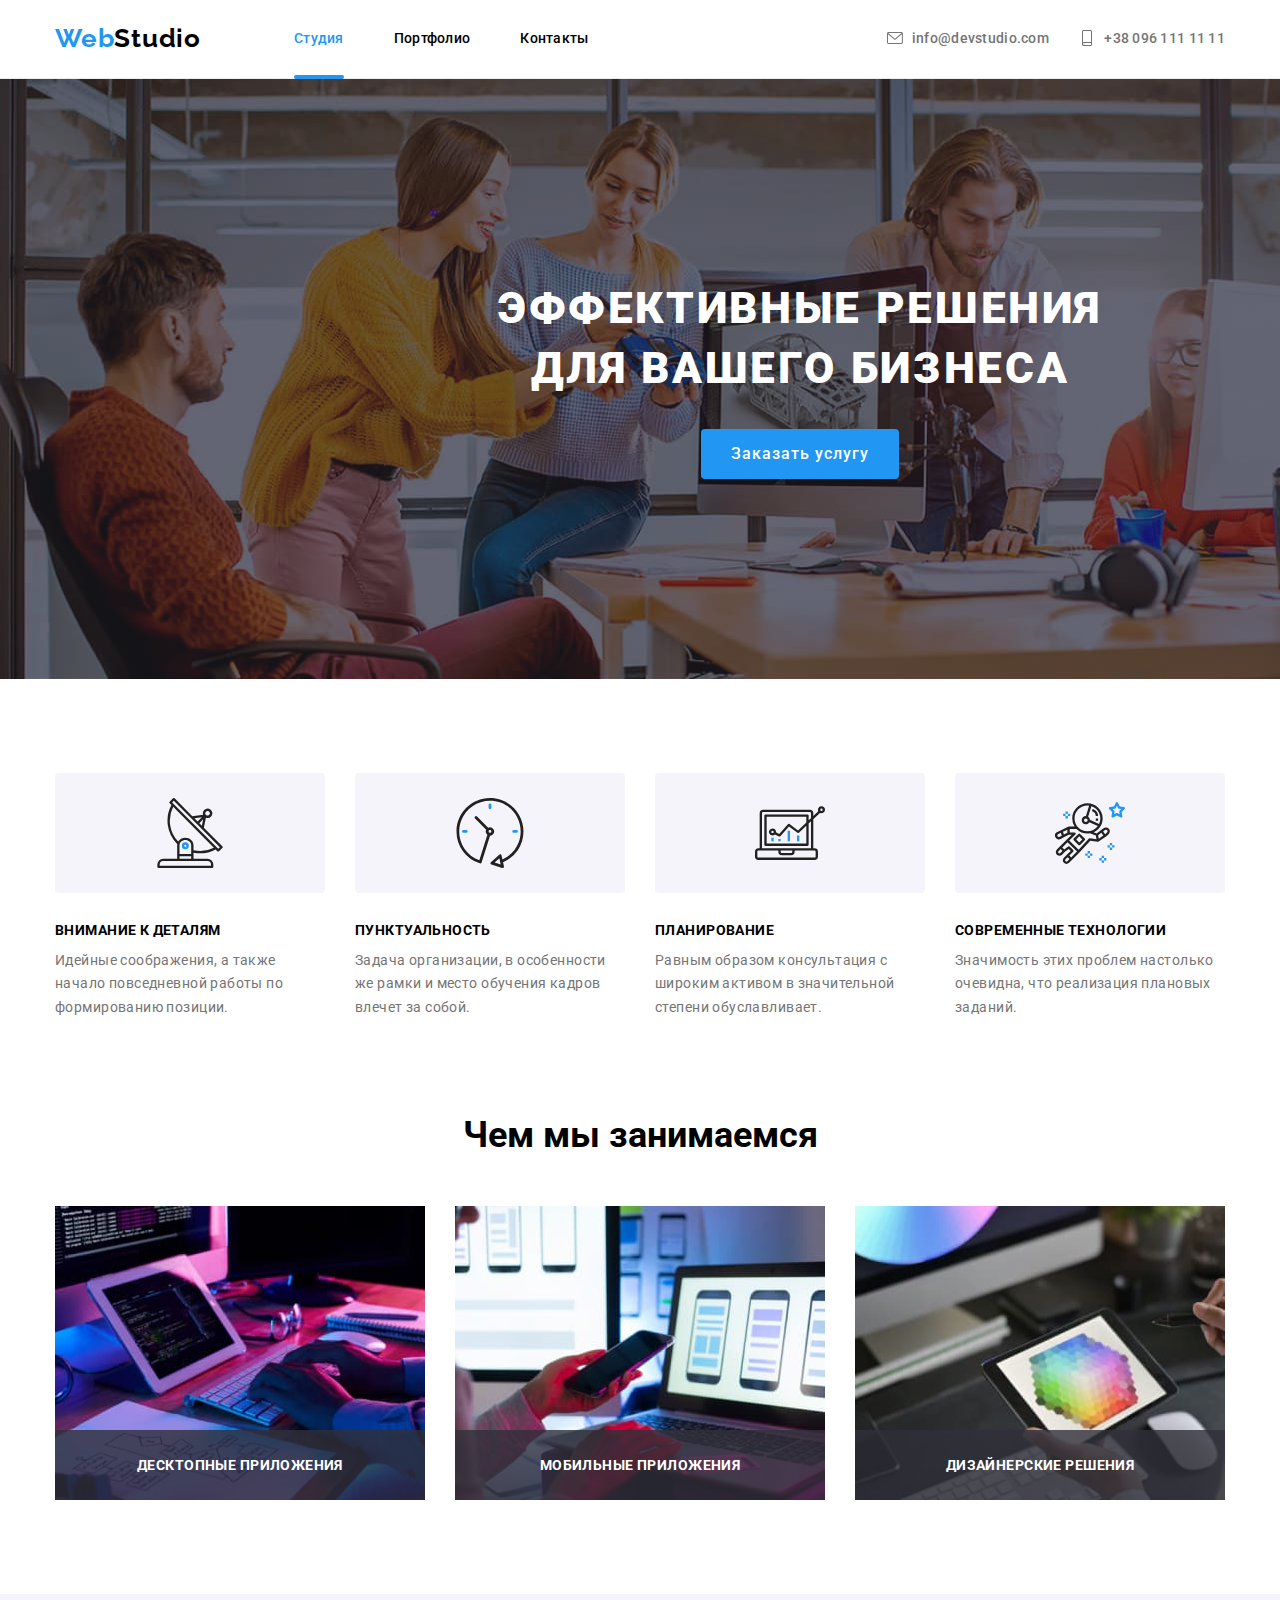
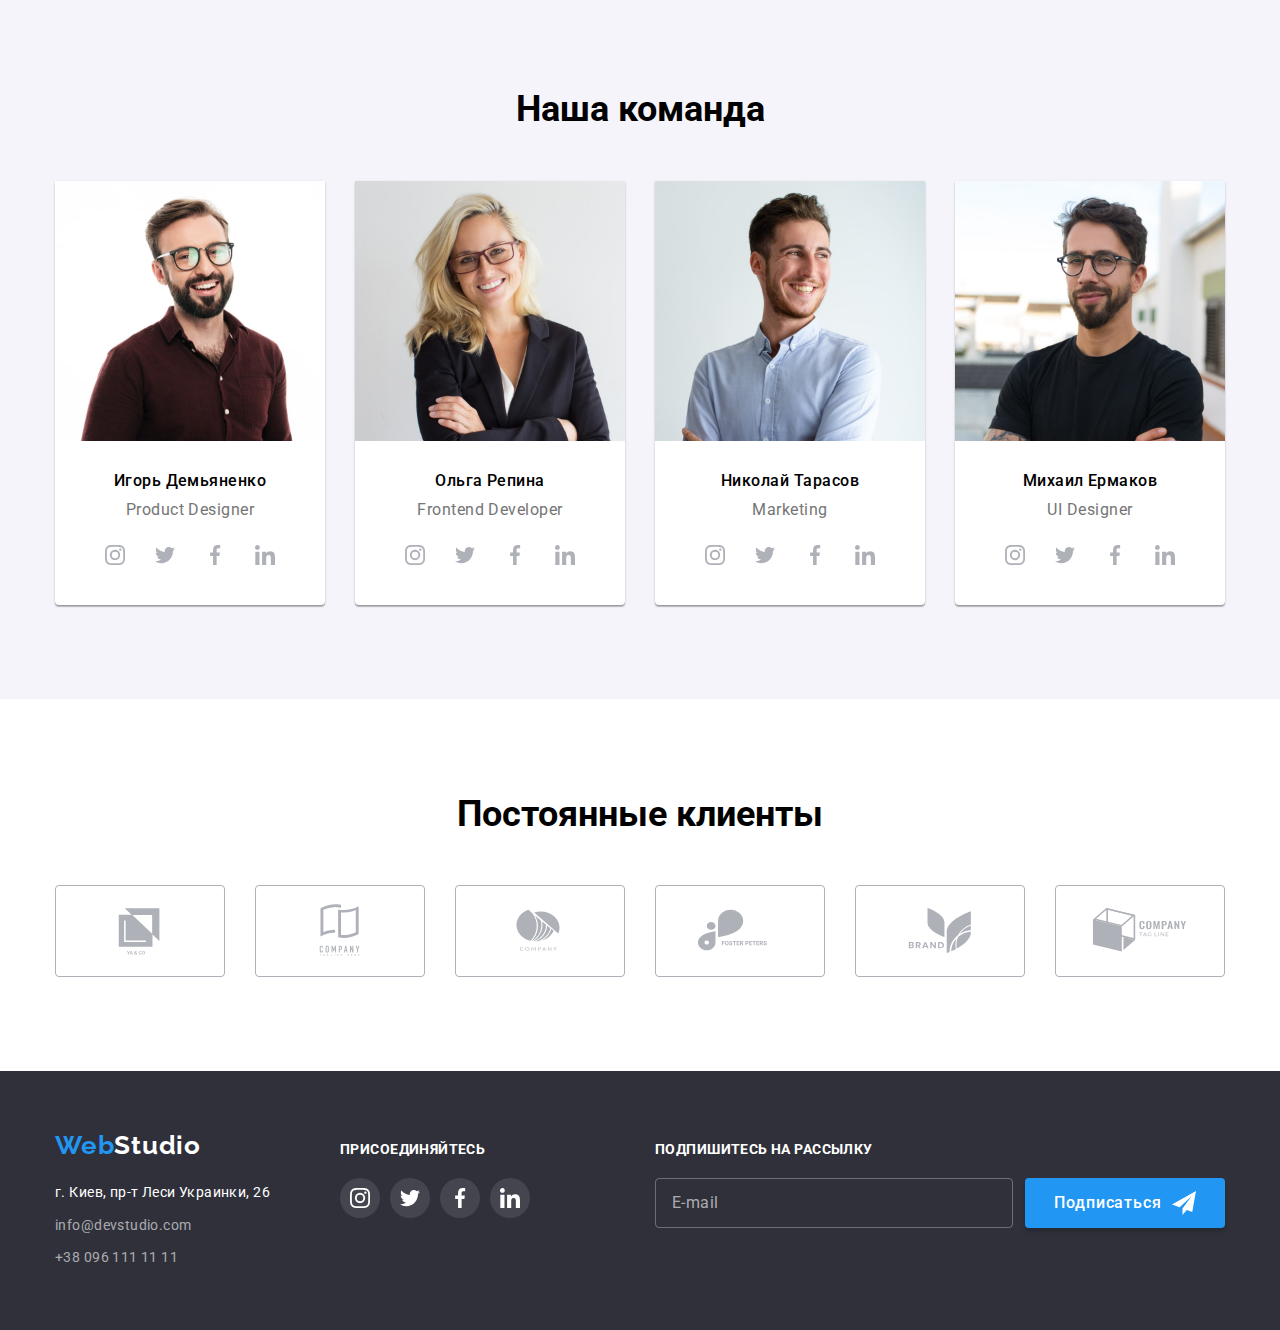
==== index.html @ 84c95d25 "initial commit files from hw-06" ====
<!DOCTYPE html>
<html lang="ru">
  <head>
    <meta charset="UTF-8" />
    <meta http-equiv="X-UA-Compatible" content="IE=edge" />
    <meta name="viewport" content="width=device-width, initial-scale=1.0" />
    <title>Студия</title>
    <link rel="preconnect" href="https://fonts.googleapis.com" />
    <link rel="preconnect" href="https://fonts.gstatic.com" crossorigin />
    <link
      href="https://fonts.googleapis.com/css2?family=Raleway:wght@700&family=Roboto:wght@400;500;700;900&display=swap"
      rel="stylesheet"
    />
    <link rel="stylesheet" href="./css/modern-normalize.css" />
    <link rel="stylesheet" href="./css/style.css" />
  </head>
  <body>
    <header>
      <div class="container flex-header">
        <a href="./index.html" class="logo header-logo"
          >Web<span class="dark-text">Studio</span>
        </a>
        <nav>
          <ul class="site-nav list">
            <li class="item">
              <a href="./index.html" class="link current">Студия</a>
            </li>
            <li class="item">
              <a href="./portfolio.html" class="link">Портфолио</a>
            </li>
            <li class="item"><a href="#" class="link">Контакты</a></li>
          </ul>
        </nav>
        <ul class="header-contacts list">
          <li class="item">
            <a href="mailto:info@devstudio.com" class="contact-link"
              ><svg class="contact-icon" width="16" height="16">
                <use href="./images/icons.svg#icon-envelope"></use>
              </svg>
              info@devstudio.com
            </a>
          </li>
          <li class="item">
            <a href="tel:+380961111111" class="contact-link"
              ><svg class="contact-icon" width="16" height="16">
                <use href="./images/icons.svg#icon-smartphone"></use>
              </svg>
              +38 096 111 11 11
            </a>
          </li>
        </ul>
      </div>
    </header>
    <main>
      <section class="hero">
        <div class="container">
          <h1 class="main-header">
            Эффективные решения<br />для вашего бизнеса
          </h1>
          <button type="button" class="order-btn" data-modal-open>
            Заказать услугу
          </button>
        </div>
      </section>
      <section class="benefits section">
        <div class="container">
          <h2 class="section-header visually-hidden">Преимущества</h2>
          <ul class="benefits-list list">
            <li class="benefits-item">
              <div class="item-icon-container">
                <svg class="item-icon">
                  <use href="./images/icons.svg#icon-antenna"></use>
                </svg>
              </div>
              <h3 class="item-header">Внимание к деталям</h3>
              <p>
                Идейные соображения, а также начало повседневной работы по
                формированию позиции.
              </p>
            </li>
            <li class="benefits-item">
              <div class="item-icon-container">
                <svg class="item-icon">
                  <use href="./images/icons.svg#icon-clock"></use>
                </svg>
              </div>
              <h3 class="item-header">Пунктуальность</h3>
              <p>
                Задача организации, в особенности же рамки и место обучения
                кадров влечет за собой.
              </p>
            </li>
            <li class="benefits-item">
              <div class="item-icon-container">
                <svg class="item-icon">
                  <use href="./images/icons.svg#icon-diagram"></use>
                </svg>
              </div>
              <h3 class="item-header">Планирование</h3>
              <p>
                Равным образом консультация с широким активом в значительной
                степени обуславливает.
              </p>
            </li>
            <li class="benefits-item">
              <div class="item-icon-container">
                <svg class="item-icon">
                  <use href="./images/icons.svg#icon-astronaut"></use>
                </svg>
              </div>
              <h3 class="item-header">Современные технологии</h3>
              <p>
                Значимость этих проблем настолько очевидна, что реализация
                плановых заданий.
              </p>
            </li>
          </ul>
        </div>
      </section>
      <section class="jobs section">
        <div class="container">
          <h2 class="section-header">Чем мы занимаемся</h2>
          <ul class="jobs-list list">
            <li class="job">
              <img
                src="./images/job1.jpg"
                alt="руки на клавиатуре перед экраном"
                width="370"
                height="294"
              />
              <div class="job-plate">Десктопные приложения</div>
            </li>
            <li class="job">
              <img
                src="./images/job2.jpg"
                alt="рука держит смартфон"
                width="370"
                height="294"
              />
              <div class="job-plate">Мобильные приложения</div>
            </li>
            <li class="job">
              <img
                src="./images/job3.jpg"
                alt="руки держат планшет"
                width="370"
                height="294"
              />
              <div class="job-plate">Дизайнерские решения</div>
            </li>
          </ul>
        </div>
      </section>
      <section class="team section">
        <div class="container">
          <h2 class="section-header">Наша команда</h2>
          <ul class="team-persons list">
            <li class="person">
              <img
                src="./images/person1.jpg"
                alt="Игорь Демьяненко"
                width="270"
                height="260"
              />
              <div class="info">
                <h3 class="person-name">Игорь Демьяненко</h3>
                <p class="person-position" lang="en">Product Designer</p>
                <ul class="social-list list" aria-label="иконки соцсетей">
                  <li>
                    <a href="" class="social-link">
                      <svg class="social-icon" width="20" height="20">
                        <use href="./images/icons.svg#icon-instagram"></use>
                      </svg>
                    </a>
                  </li>
                  <li>
                    <a href="" class="social-link">
                      <svg class="social-icon" width="20" height="20">
                        <use href="./images/icons.svg#icon-twitter"></use>
                      </svg>
                    </a>
                  </li>
                  <li>
                    <a href="" class="social-link">
                      <svg class="social-icon" width="20" height="20">
                        <use href="./images/icons.svg#icon-facebook"></use>
                      </svg>
                    </a>
                  </li>
                  <li>
                    <a href="" class="social-link">
                      <svg class="social-icon" width="20" height="20">
                        <use href="./images/icons.svg#icon-linkedin"></use>
                      </svg>
                    </a>
                  </li>
                </ul>
              </div>
            </li>
            <li class="person">
              <img
                src="./images/person2.jpg"
                alt="Ольга Репина"
                width="270"
                height="260"
              />
              <div class="info">
                <h3 class="person-name">Ольга Репина</h3>
                <p class="person-position" lang="en">Frontend Developer</p>
                <ul class="social-list list" aria-label="иконки соцсетей">
                  <li>
                    <a href="" class="social-link">
                      <svg class="social-icon" width="20" height="20">
                        <use href="./images/icons.svg#icon-instagram"></use>
                      </svg>
                    </a>
                  </li>
                  <li>
                    <a href="" class="social-link">
                      <svg class="social-icon" width="20" height="20">
                        <use href="./images/icons.svg#icon-twitter"></use>
                      </svg>
                    </a>
                  </li>
                  <li>
                    <a href="" class="social-link">
                      <svg class="social-icon" width="20" height="20">
                        <use href="./images/icons.svg#icon-facebook"></use>
                      </svg>
                    </a>
                  </li>
                  <li>
                    <a href="" class="social-link">
                      <svg class="social-icon" width="20" height="20">
                        <use href="./images/icons.svg#icon-linkedin"></use>
                      </svg>
                    </a>
                  </li>
                </ul>
              </div>
            </li>
            <li class="person">
              <img
                src="./images/person3.jpg"
                alt="Николай Тарасов"
                width="270"
                height="260"
              />
              <div class="info">
                <h3 class="person-name">Николай Тарасов</h3>
                <p class="person-position" lang="en">Marketing</p>
                <ul class="social-list list" aria-label="иконки соцсетей">
                  <li>
                    <a href="" class="social-link">
                      <svg class="social-icon" width="20" height="20">
                        <use href="./images/icons.svg#icon-instagram"></use>
                      </svg>
                    </a>
                  </li>
                  <li>
                    <a href="" class="social-link">
                      <svg class="social-icon" width="20" height="20">
                        <use href="./images/icons.svg#icon-twitter"></use>
                      </svg>
                    </a>
                  </li>
                  <li>
                    <a href="" class="social-link">
                      <svg class="social-icon" width="20" height="20">
                        <use href="./images/icons.svg#icon-facebook"></use>
                      </svg>
                    </a>
                  </li>
                  <li>
                    <a href="" class="social-link">
                      <svg class="social-icon" width="20" height="20">
                        <use href="./images/icons.svg#icon-linkedin"></use>
                      </svg>
                    </a>
                  </li>
                </ul>
              </div>
            </li>
            <li class="person">
              <img
                src="./images/person4.jpg"
                alt="Михаил Ермаков"
                width="270"
                height="260"
              />
              <div class="info">
                <h3 class="person-name">Михаил Ермаков</h3>
                <p class="person-position" lang="en">UI Designer</p>
                <ul class="social-list list" aria-label="иконки соцсетей">
                  <li>
                    <a href="" class="social-link">
                      <svg class="social-icon" width="20" height="20">
                        <use href="./images/icons.svg#icon-instagram"></use>
                      </svg>
                    </a>
                  </li>
                  <li>
                    <a href="" class="social-link">
                      <svg class="social-icon" width="20" height="20">
                        <use href="./images/icons.svg#icon-twitter"></use>
                      </svg>
                    </a>
                  </li>
                  <li>
                    <a href="" class="social-link">
                      <svg class="social-icon" width="20" height="20">
                        <use href="./images/icons.svg#icon-facebook"></use>
                      </svg>
                    </a>
                  </li>
                  <li>
                    <a href="" class="social-link">
                      <svg class="social-icon" width="20" height="20">
                        <use href="./images/icons.svg#icon-linkedin"></use>
                      </svg>
                    </a>
                  </li>
                </ul>
              </div>
            </li>
          </ul>
        </div>
      </section>
      <section class="clients section">
        <div class="container">
          <h2 class="section-header">Постоянные клиенты</h2>
          <ul class="clients-list list">
            <li>
              <a href="#" class="client-link"
                ><svg class="client-logo">
                  <use
                    href="./images/icons.svg#icon-logo1"
                    aria-label="логотип 1"
                  ></use>
                </svg>
              </a>
            </li>
            <li>
              <a href="#" class="client-link"
                ><svg class="client-logo">
                  <use
                    href="./images/icons.svg#icon-logo2"
                    aria-label="логотип 2"
                  ></use>
                </svg>
              </a>
            </li>
            <li>
              <a href="#" class="client-link"
                ><svg class="client-logo">
                  <use
                    href="./images/icons.svg#icon-logo3"
                    aria-label="логотип 3"
                  ></use>
                </svg>
              </a>
            </li>
            <li>
              <a href="#" class="client-link"
                ><svg class="client-logo">
                  <use
                    href="./images/icons.svg#icon-logo4"
                    aria-label="логотип 4"
                  ></use>
                </svg>
              </a>
            </li>
            <li>
              <a href="#" class="client-link"
                ><svg class="client-logo">
                  <use
                    href="./images/icons.svg#icon-logo5"
                    aria-label="логотип 5"
                  ></use>
                </svg>
              </a>
            </li>
            <li>
              <a href="#" class="client-link"
                ><svg class="client-logo">
                  <use
                    href="./images/icons.svg#icon-logo6"
                    aria-label="логотип 6"
                  ></use>
                </svg>
              </a>
            </li>
          </ul>
        </div>
      </section>
    </main>
    <footer class="footer">
      <div class="container footer-flex">
        <div class="footer-block">
          <a href="./index.html" class="logo footer-logo"
            >Web<span class="inverted-text">Studio</span></a
          >
          <address class="address-block">
            <ul class="footer-contacts list">
              <li>г. Киев, пр-т Леси Украинки, 26</li>
              <li>
                <a href="mailto:info@devstudio.com" class="link"
                  >info@devstudio.com</a
                >
              </li>
              <li>
                <a href="tel:+380961111111" class="link">+38 096 111 11 11</a>
              </li>
            </ul>
          </address>
        </div>
        <div class="footer-block">
          <p class="call-to-join">Присоединяйтесь</p>
          <ul class="social-list list" aria-label="иконки соцсетей">
            <li>
              <a href="" class="social-link on-footer">
                <svg class="social-icon" width="20" height="20">
                  <use href="./images/icons.svg#icon-instagram"></use>
                </svg>
              </a>
            </li>
            <li>
              <a href="" class="social-link on-footer">
                <svg class="social-icon" width="20" height="20">
                  <use href="./images/icons.svg#icon-twitter"></use>
                </svg>
              </a>
            </li>
            <li>
              <a href="" class="social-link on-footer">
                <svg class="social-icon" width="20" height="20">
                  <use href="./images/icons.svg#icon-facebook"></use>
                </svg>
              </a>
            </li>
            <li>
              <a href="" class="social-link on-footer">
                <svg class="social-icon" width="20" height="20">
                  <use href="./images/icons.svg#icon-linkedin"></use>
                </svg>
              </a>
            </li>
          </ul>
        </div>
        <div class="footer-block">
          <p class="call-to-join">Подпишитесь на рассылку</p>
          <form name="sign_up" autocomplete="on" class="footer-form">
            <input
              type="email"
              placeholder="E-mail"
              class="footer-input"
            /><button type="submit" class="footer-btn submit-btn">
              Подписаться
              <svg class="btn-icon" width="24" height="24">
                <use href="./images/icons.svg#icon-send"></use>
              </svg>
            </button>
          </form>
        </div>
      </div>
    </footer>
    <div class="backdrop is-hidden" data-modal>
      <div class="modal-window">
        <button type="button" class="modal-close-btn" data-modal-close>
          <svg class="modal-close-icon">
            <use
              href="./images/icons.svg#icon-close-symbol"
              aria-label="логотип 1"
            ></use>
          </svg>
        </button>
        <form name="order_form" autocomplete="on" class="order-form">
          <h2 class="form-heading">Оставьте свои данные, мы вам перезвоним</h2>
          <label class="form-label">
            <span class="label-text">Имя</span>
            <span class="input-container">
              <input type="text" name="name" class="text-input" />
              <span class="icon">
                <svg width="18" height="18">
                  <use href="./images/icons.svg#icon-person"></use>
                </svg>
              </span>
            </span>
          </label>
          <label class="form-label">
            <span class="label-text">Телефон</span>
            <span class="input-container">
              <input type="tel" name="phone" class="text-input" />
              <span class="icon">
                <svg width="18" height="18">
                  <use href="./images/icons.svg#icon-phone"></use>
                </svg>
              </span>
            </span>
          </label>
          <label class="form-label">
            <span class="label-text">Почта</span>
            <span class="input-container">
              <input type="email" name="email" class="text-input" />
              <span class="icon">
                <svg width="18" height="18">
                  <use href="./images/icons.svg#icon-email"></use>
                </svg>
              </span>
            </span>
          </label>
          <label class="form-textarea-label"
            ><span class="label-text">Комментарий</span
            ><textarea
              name="comment"
              class="text-area"
              rows="8"
              placeholder="Введите текст"
            ></textarea>
          </label>
          <label class="checkbox-label"
            ><input
              type="checkbox"
              name="agreement"
              value="yes"
              class="agreement-checkbox visually-hidden"
            />
            <span class="checkbox-mark">
              <svg>
                <use href="./images/icons.svg#icon-check"></use>
              </svg>
            </span>
            <span>Соглашаюсь с рассылкой и принимаю </span>&nbsp;
            <a href="" class="agreement-link">Условия договора</a>
          </label>
          <button type="submit" class="submit-btn">Отправить</button>
        </form>
      </div>
    </div>
    <script src="./js/modal.js"></script>
  </body>
</html>
---- css/style.css ----
html {
  box-sizing: border-box;
}

*,
*::before,
*::after {
  box-sizing: inherit;
}

:root {
  --main-text-color: #757575;
  --secondary-text-color: #000000;
  --main-bg-color: #ffffff;
  --secondary-bg-color: #f5f4fa;
  --accent-color: #2196f3;
  --inverted-text-color: #ffffff;
  --footer-link-color: rgba(255, 255, 255, 0.6);
  --strong-bg-color: #2f303a;
  --dark-text-color: #212121;
  --border-color: #eeeeee;
  --icon-color: #afb1b8;
  --footer-icon-color: #ffffff1a;
  --accent-color-overlay: rgba(33, 150, 243, 0.9);

  --transition-params: 250ms cubic-bezier(0.4, 0, 0.2, 1);
}

body {
  background-color: var(--main-bg-color);
  color: var(--main-text-color);
  font-family: "Roboto", sans-serif;
  font-weight: 400;
}

img {
  display: block;
  max-width: 100%;
  height: auto;
}

/* elements resets */

h1,
h2,
h3,
h4,
h5,
h6,
p,
ul {
  margin: 0;
  padding: 0;
}

.list {
  list-style: none;
}

/* container */
.container {
  width: 1200px;
  margin: 0 auto;
  padding: 0 15px;
}

/* logo */

.logo {
  display: inline-block;
  color: var(--accent-color);
  text-decoration: none;
  font-family: "Raleway", sans-serif;
  font-weight: 700;
  font-size: 26px;
  letter-spacing: 0.03em;
}

.header-logo {
  padding-top: 24px;
  padding-bottom: 24px;
  margin-right: 93px;
}

.footer-logo {
  margin-bottom: 20px;
}

.logo .dark-text {
  color: var(--secondary-text-color);
}

/* HEADER */

header {
  border-bottom: 1px solid #ececec;
}

.flex-header {
  display: flex;
  align-items: center;
}

/* navigation menu */

.site-nav,
.header-contacts {
  display: flex;
}

.header-contacts {
  margin-left: auto;
}

.site-nav > .item {
  display: block;
  margin-right: 50px;
}

.header-contacts > .item {
  display: block;
  margin-right: 30px;
}

.site-nav > .item:last-child,
.header-contacts > .item:last-child {
  margin-right: 0;
}

.contact-link,
.site-nav .link {
  display: block;
  padding-top: 30px;
  padding-bottom: 30px;

  color: var(--secondary-text-color);
  text-decoration: none;
  font-weight: 500;
  font-size: 14px;
  line-height: 1.14;
  letter-spacing: 0.02em;

  transition: color var(--transition-params);
}

.site-nav .link {
  position: relative;
}

.site-nav .current::after {
  content: "";

  position: absolute;
  bottom: -2px;
  left: 0;

  width: 100%;
  height: 4px;

  background-color: var(--accent-color);
  border-radius: 2px;
}

.contact-link {
  color: var(--main-text-color);
}

.site-nav .link:hover,
.site-nav .link:focus,
.contact-link:hover,
.contact-link:focus,
.link.current {
  color: var(--accent-color);
}

.contact-icon {
  margin-right: 6px;
  vertical-align: -3px;
  fill: currentColor;
}

/* header text */
.section-header,
.item-header {
  color: var(--secondary-text-color);
  font-weight: 700;
}

.section-header {
  margin-bottom: 50px;

  font-size: 36px;
  line-height: 1.17;
  text-align: center;
}

.visually-hidden {
  position: absolute;
  white-space: nowrap;
  width: 1px;
  height: 1px;
  overflow: hidden;
  border: 0;
  padding: 0;
  clip: rect(0 0 0 0);
  clip-path: inset(50%);
  margin: -1px;
}

/* MAIN */

/* hero */
.hero {
  padding: 200px 0;
  margin: 0 auto;
  width: 1600px;
  color: var(--inverted-text-color);
  background-color: var(--strong-bg-color);
  background-image: linear-gradient(
      rgba(47, 48, 58, 0.4),
      rgba(47, 48, 58, 0.4)
    ),
    url("../images/cover.jpg");
  background-size: cover;
  background-repeat: no-repeat;
  background-position: center;
  text-align: center;
}

.main-header {
  margin-bottom: 30px;

  font-weight: 900;
  font-size: 44px;
  line-height: 1.36;
  letter-spacing: 0.06em;
  text-transform: uppercase;
}

.order-btn {
  padding: 10px 30px;

  color: var(--inverted-text-color);
  background-color: var(--accent-color);
  font-family: inherit;
  font-style: normal;
  font-weight: 500;
  font-size: 16px;
  line-height: 1.875;
  letter-spacing: 0.06em;
  box-shadow: 0px 4px 4px rgba(0, 0, 0, 0.15);
  border: none;
  border-radius: 4px;
  cursor: pointer;

  transition: background-color var(--transition-params),
    color var(--transition-params);
}

.order-btn:hover,
.order-btn:focus {
  color: var(--accent-color);
  background-color: var(--inverted-text-color);
  box-shadow: 0px 3px 1px rgba(0, 0, 0, 0.1), 0px 1px 2px rgba(0, 0, 0, 0.08),
    0px 2px 2px rgba(0, 0, 0, 0.12);
}

/* section */
.section {
  padding-top: 94px;
  padding-bottom: 94px;
}

/* benefits section */

.benefits-list {
  display: flex;
}

.benefits-item {
  width: calc((100% - 90px) / 4);
}

.benefits-item:not(:last-child) {
  margin-right: 30px;
}

.item-icon-container {
  display: flex;
  justify-content: center;
  align-items: center;
  width: 100%;
  height: 120px;
  margin-bottom: 30px;
  background-color: var(--secondary-bg-color);
  border-radius: 4px;
}

.item-icon {
  width: 70px;
  height: 70px;
}

.item-header {
  margin-bottom: 10px;

  font-size: 14px;
  line-height: 1.14;
  letter-spacing: 0.03em;
  text-transform: uppercase;
}

.benefits-item p {
  font-size: 14px;
  line-height: 1.71;
  letter-spacing: 0.03em;
}

/* jobs section */

.jobs {
  padding-top: 0;
}

.jobs-list {
  display: flex;
}

.job {
  position: relative;

  width: calc((100% - 60) / 3);
}

.job:not(:last-child) {
  margin-right: 30px;
}

.job-plate {
  position: absolute;
  bottom: 0;
  width: 100%;
  height: 70px;

  display: flex;
  justify-content: center;
  align-items: center;

  color: var(--inverted-text-color);
  background-color: rgba(47, 48, 58, 0.8);

  font-weight: 700;
  font-size: 14px;
  line-height: calc(16 / 14);
  letter-spacing: 0.03em;
  text-transform: uppercase;
}

/* team section */

.team {
  background-color: var(--secondary-bg-color);
}

.team-persons {
  display: flex;
}

.person {
  width: calc((100% - 90) / 4);

  background-color: var(--main-bg-color);
  box-shadow: 0px 1px 3px rgba(0, 0, 0, 0.12), 0px 1px 1px rgba(0, 0, 0, 0.14),
    0px 2px 1px rgba(0, 0, 0, 0.2);
  border-radius: 0px 0px 4px 4px;
}

.person:not(:last-child) {
  margin-right: 30px;
}

.person .info {
  padding-top: 30px;
  padding-bottom: 30px;

  text-align: center;
}

.person-name {
  margin-bottom: 10px;

  color: var(--secondary-text-color);
  font-weight: 500;
  font-size: 16px;
  line-height: 1.19;
  letter-spacing: 0.03em;
}

.person-position {
  margin-bottom: 16px;
  font-size: 16px;
  line-height: 1.19;
  letter-spacing: 0.03em;
}

.social-list {
  display: flex;
  justify-content: center;
}

.social-list > li:not(:last-child) {
  margin-right: 10px;
}

.social-list .social-link {
  display: flex;
  justify-content: center;
  align-items: center;
  width: 40px;
  height: 40px;
  border-radius: 50%;

  color: var(--icon-color);
  text-align: center;

  transition: background-color var(--transition-params),
    color var(--transition-params);
}

.social-list .social-link:hover,
.social-list .social-link:focus {
  color: var(--inverted-text-color);
  background-color: var(--accent-color);
}

.social-list .social-link:active {
  color: var(--inverted-text-color);
  background-color: var(--secondary-text-color);
}

.social-list .social-icon {
  display: block;
  fill: currentColor;
  width: 20px;
  height: 20px;
}

/* clients section */

.clients-list {
  display: flex;
  justify-content: center;
}

.clients-list > li:not(:last-child) {
  margin-right: 30px;
}

.client-link {
  display: flex;
  justify-content: center;
  align-items: center;
  width: 170px;
  height: 92px;

  border: 1px solid var(--icon-color);
  border-radius: 4px;
  color: var(--icon-color);
  text-decoration: none;

  transition: color var(--transition-params),
    border-color var(--transition-params);
}

.client-link:hover,
.client-link:focus,
.client-link:active {
  border-color: var(--accent-color);
  color: var(--accent-color);
}

.client-logo {
  display: block;
  width: 106px;
  height: 60px;
  fill: currentColor;
}

/* FOOTER */
.footer {
  padding-top: 60px;
  padding-bottom: 60px;

  color: var(--inverted-text-color);
  background-color: var(--strong-bg-color);
}

.footer-flex {
  display: flex;
  align-items: baseline;
}

.footer-flex > .footer-block:not(:last-child) {
  margin-right: 70px;
}

.footer-flex > .footer-block:last-child {
  margin-left: auto;
}

.address-block {
  font-style: normal;
  font-size: 14px;
  line-height: 1.71;
  letter-spacing: 0.03em;
}

.footer-contacts > li:not(:last-child) {
  margin-bottom: 9px;
}

.footer .link {
  color: var(--footer-link-color);
  text-decoration: none;

  transition: color var(--transition-params);
}

.footer .link:hover,
.footer .link:focus {
  color: var(--accent-color);
}

.inverted-text {
  color: var(--inverted-text-color);
}

.call-to-join {
  margin-bottom: 20px;

  font-weight: 700;
  font-size: 14px;
  line-height: 1.14;
  letter-spacing: 0.03em;
  text-transform: uppercase;
}

.social-link.on-footer {
  background-color: var(--footer-icon-color);
  color: var(--inverted-text-color);
}

/* footer form */

.footer-form {
  display: flex;
}

.footer-input {
  display: block;
  width: 358px;
  height: 50px;

  margin-right: 12px;
  padding: 15px 16px;

  font-size: 16px;
  line-height: calc(20 / 16);
  letter-spacing: 0.03em;

  color: var(--footer-link-color);
  background-color: transparent;
  border: 1px solid rgba(255, 255, 255, 0.3);
  border-radius: 4px;

  transition: border 250ms cubic-bezier(0.4, 0, 0.2, 1);
}

.footer-input::placeholder {
  font-size: 16px;
  line-height: calc(20 / 16);
  letter-spacing: 0.03em;

  color: var(--footer-link-color);
}

.footer-input:focus {
  outline: 0;
  border: 1px solid var(--accent-color);
}

.btn-icon {
  margin-left: 10px;
}

/* MODAL */

.is-hidden {
  visibility: visible;
  opacity: 0;
  pointer-events: none;
  transform: scale(150%);
}

.backdrop {
  position: fixed;
  top: 0;
  left: 0;
  width: 100%;
  height: 100%;

  background-color: rgba(0, 0, 0, 0.2);

  transition: opacity 250ms linear, transform 250ms ease-in-out;
}

.modal-window {
  position: absolute;
  top: 50%;
  left: 50%;
  transform: translate(-50%, -50%);
  width: 528px;
  /* height: 581px; */

  padding: 40px;

  color: var(--main-text-color);
  background-color: var(--main-bg-color);
  border-radius: 4px;
  box-shadow: 0px 1px 3px rgba(0, 0, 0, 0.12), 0px 1px 1px rgba(0, 0, 0, 0.14),
    0px 2px 1px rgba(0, 0, 0, 0.2);
}

.modal-close-btn {
  position: absolute;
  top: 8px;
  right: 8px;
  width: 30px;
  height: 30px;

  display: flex;
  justify-content: center;
  align-items: center;

  color: var(--secondary-text-color);
  background-color: var(--main-bg-color);
  border: 1px solid rgba(0, 0, 0, 0.1);
  border-radius: 50%;
}

.modal-close-icon {
  fill: currentColor;
  width: 18px;
  height: 18px;
}

/* order form */

.order-form {
  font-size: 12px;
  line-height: calc(14 / 12);
  letter-spacing: 0.01em;

  color: var(--main-text-color);
}

.order-form > .form-heading {
  margin-bottom: 12px;

  font-weight: 700;
  font-size: 20px;
  line-height: 23px;
  text-align: center;
  letter-spacing: 0.03em;

  color: var(--dark-text-color);
}

.order-form .form-label {
  display: block;
  margin-bottom: 10px;
}

.order-form .form-textarea-label {
  display: block;
  margin-bottom: 20px;
}

.order-form .label-text {
  display: block;
  width: 100%;
  margin-bottom: 4px;
}

.order-form .text-input,
.order-form .text-area {
  width: 100%;
  border: 1px solid rgba(33, 33, 33, 0.2);
  border-radius: 4px;

  transition: border 250ms cubic-bezier(0.4, 0, 0.2, 1);
}

.order-form .text-input {
  height: 40px;
  padding-left: 42px;
  padding-top: 12px;
  padding-bottom: 12px;
}

.order-form .text-area {
  resize: none;
  height: 120px;

  margin-bottom: 0;
  padding: 12px 16px;
}

.order-form .text-area::placeholder {
  color: rgba(117, 117, 117, 0.5);
}

.order-form .text-input:focus,
.order-form .text-area:focus {
  outline: 0;
  border: solid 1px var(--accent-color);
}

.input-container {
  position: relative;
}

.input-container .icon {
  display: block;
  position: absolute;
  left: 12px;
  top: 50%;
  transform: translateY(-50%);

  color: var(--dark-text-color);

  transition: color 250ms cubic-bezier(0.4, 0, 0.2, 1);
}

.text-input:focus + .icon {
  color: var(--accent-color);
}

.icon svg {
  fill: currentColor;
}

.order-form .checkbox-label {
  display: flex;
  justify-content: center;
  align-items: center;
  margin-top: 0;
  margin-bottom: 30px;
  margin-left: auto;
  margin-right: auto;

  font-size: 14px;
  line-height: calc(24 / 14);
  letter-spacing: 0.03em;
}

.order-form .agreement-link {
  color: var(--accent-color);
}

.checkbox-mark svg {
  width: 15px;
  height: 15px;
  fill: currentColor;
}

.agreement-checkbox ~ .checkbox-mark {
  display: flex;
  justify-content: right;
  align-items: center;

  width: 16px;
  height: 15px;
  margin-right: 8px;

  color: transparent;
  background-color: transparent;
  border: solid 2px var(--dark-text-color);
  border-radius: 2px;

  transition: border 250ms cubic-bezier(0.4, 0, 0.2, 1),
    color 250ms cubic-bezier(0.4, 0, 0.2, 1),
    background-color 250ms cubic-bezier(0.4, 0, 0.2, 1);
}

.agreement-checkbox:checked ~ .checkbox-mark {
  color: var(--inverted-text-color);
  background-color: var(--accent-color);
  border: none;
}

.order-form .submit-btn {
  margin: 0 auto;
}

.submit-btn {
  display: flex;
  justify-content: center;
  align-items: center;

  width: 200px;
  height: 50px;

  color: var(--inverted-text-color);
  background-color: var(--accent-color);

  font-family: inherit;
  font-style: normal;
  font-weight: 500;
  font-size: 16px;
  line-height: 1.875;
  letter-spacing: 0.06em;
  box-shadow: 0px 4px 4px rgba(0, 0, 0, 0.15);
  border: none;
  border-radius: 4px;
  cursor: pointer;

  transition: background-color var(--transition-params),
    color var(--transition-params);
}

/* --- PORTFOLIO --- */

.filter-buttons {
  display: flex;
  justify-content: center;
  margin-bottom: 50px;
}

.filter-buttons .item:not(:nth-last-child(1)) {
  margin-right: 8px;
}

.filter-btn {
  padding: 6px 22px;
  border: none;
  border-radius: 4px;

  color: var(--dark-text-color);
  background-color: var(--secondary-bg-color);

  font-family: inherit;
  font-style: normal;
  font-weight: 500;
  font-size: 16px;
  line-height: 1.625;
  letter-spacing: 0.03em;

  cursor: pointer;

  transition: color var(--transition-params),
    background-color var(--transition-params);
}

.filter-btn:hover,
.filter-btn:focus,
.filter-btn.active {
  color: var(--inverted-text-color);
  background-color: var(--accent-color);
  box-shadow: 0px 3px 1px rgba(0, 0, 0, 0.1), 0px 1px 2px rgba(0, 0, 0, 0.08),
    0px 2px 2px rgba(0, 0, 0, 0.12);
}

/* portfolio content grid */

.portfolio-list {
  display: flex;
  flex-wrap: wrap;
  margin-right: -30px;
  margin-bottom: -30px;
}

.portfolio-item {
  flex-basis: calc((100% / 3) - 30px);
  margin-right: 30px;
  margin-bottom: 30px;

  color: var(--main-text-color);
  font-size: 16px;
  line-height: 1.87;
  letter-spacing: 0.03em;
}

/* .portfolio-item:nth-child(3n) {
  margin-right: 0;
}

.portfolio-item:nth-last-child(-n + 3) {
  margin-bottom: 0;
} */

.portfolio-link:hover,
.portfolio-link:focus {
  box-shadow: 0px 1px 1px rgba(0, 0, 0, 0.12), 0px 4px 4px rgba(0, 0, 0, 0.06),
    1px 4px 6px rgba(0, 0, 0, 0.16);
  cursor: pointer;
}

.portfolio-link {
  display: block;
  text-decoration: none;
  color: var(--main-text-color);

  transition: box-shadow var(--transition-params);
}

.portfolio-link > .img-container {
  position: relative;
  overflow: hidden;
}

.portfolio-link .overlay {
  position: absolute;
  top: 0;
  bottom: 0;
  width: 100%;
  height: 100%;
  transform: translate(0, 105%);

  display: flex;
  align-items: center;

  padding: 24px;

  color: var(--inverted-text-color);
  background-color: var(--accent-color-overlay);

  transition: transform var(--transition-params);
}

.portfolio-link:hover .overlay,
.portfolio-link:focus .overlay {
  transform: none;
}

.portfolio-item .wrapper {
  padding-top: 20px;
  padding-bottom: 20px;
  padding-left: 24px;
  padding-right: 24px;
  border-left: 1px solid var(--border-color);
  border-right: 1px solid var(--border-color);
  border-bottom: 1px solid var(--border-color);
}

.portfolio-item-name {
  margin-bottom: 4px;

  color: var(--dark-text-color);
  font-weight: 700;
  font-size: 18px;
  line-height: 2;
  letter-spacing: 0.03em;
}
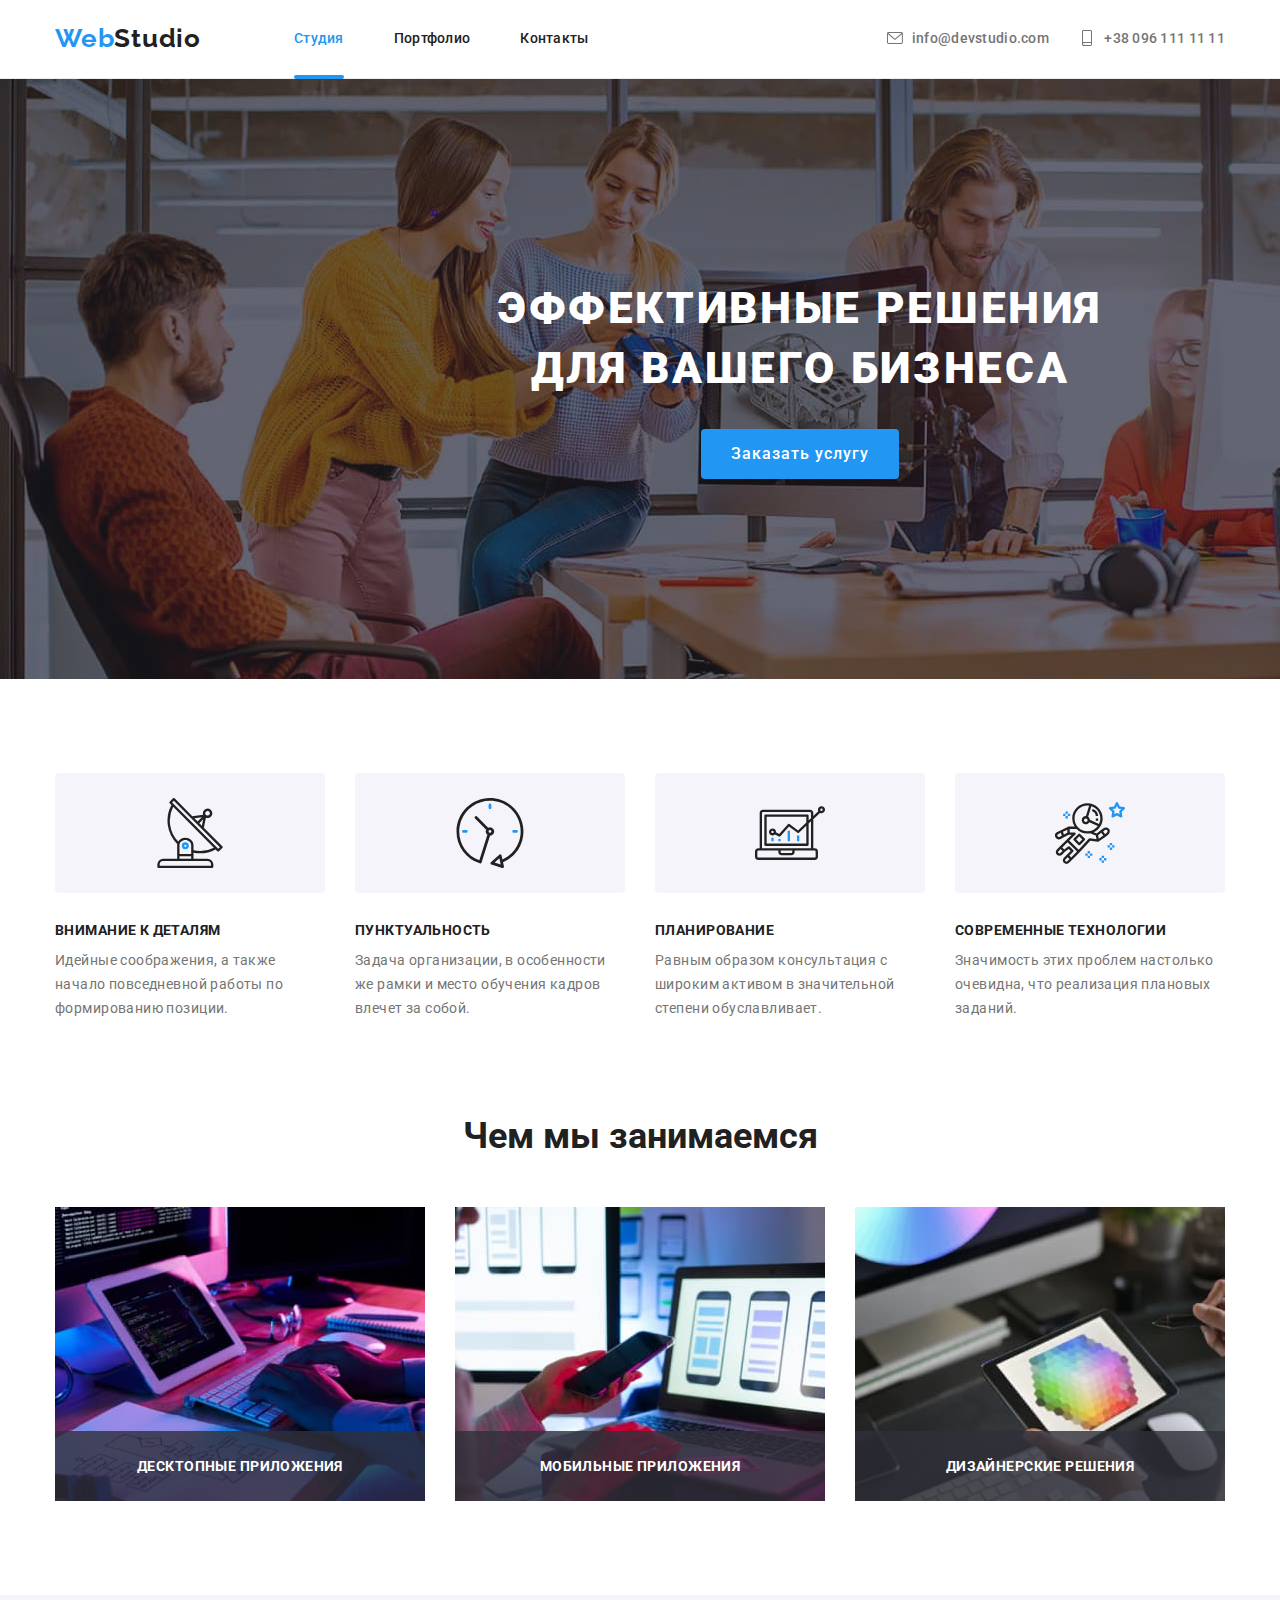
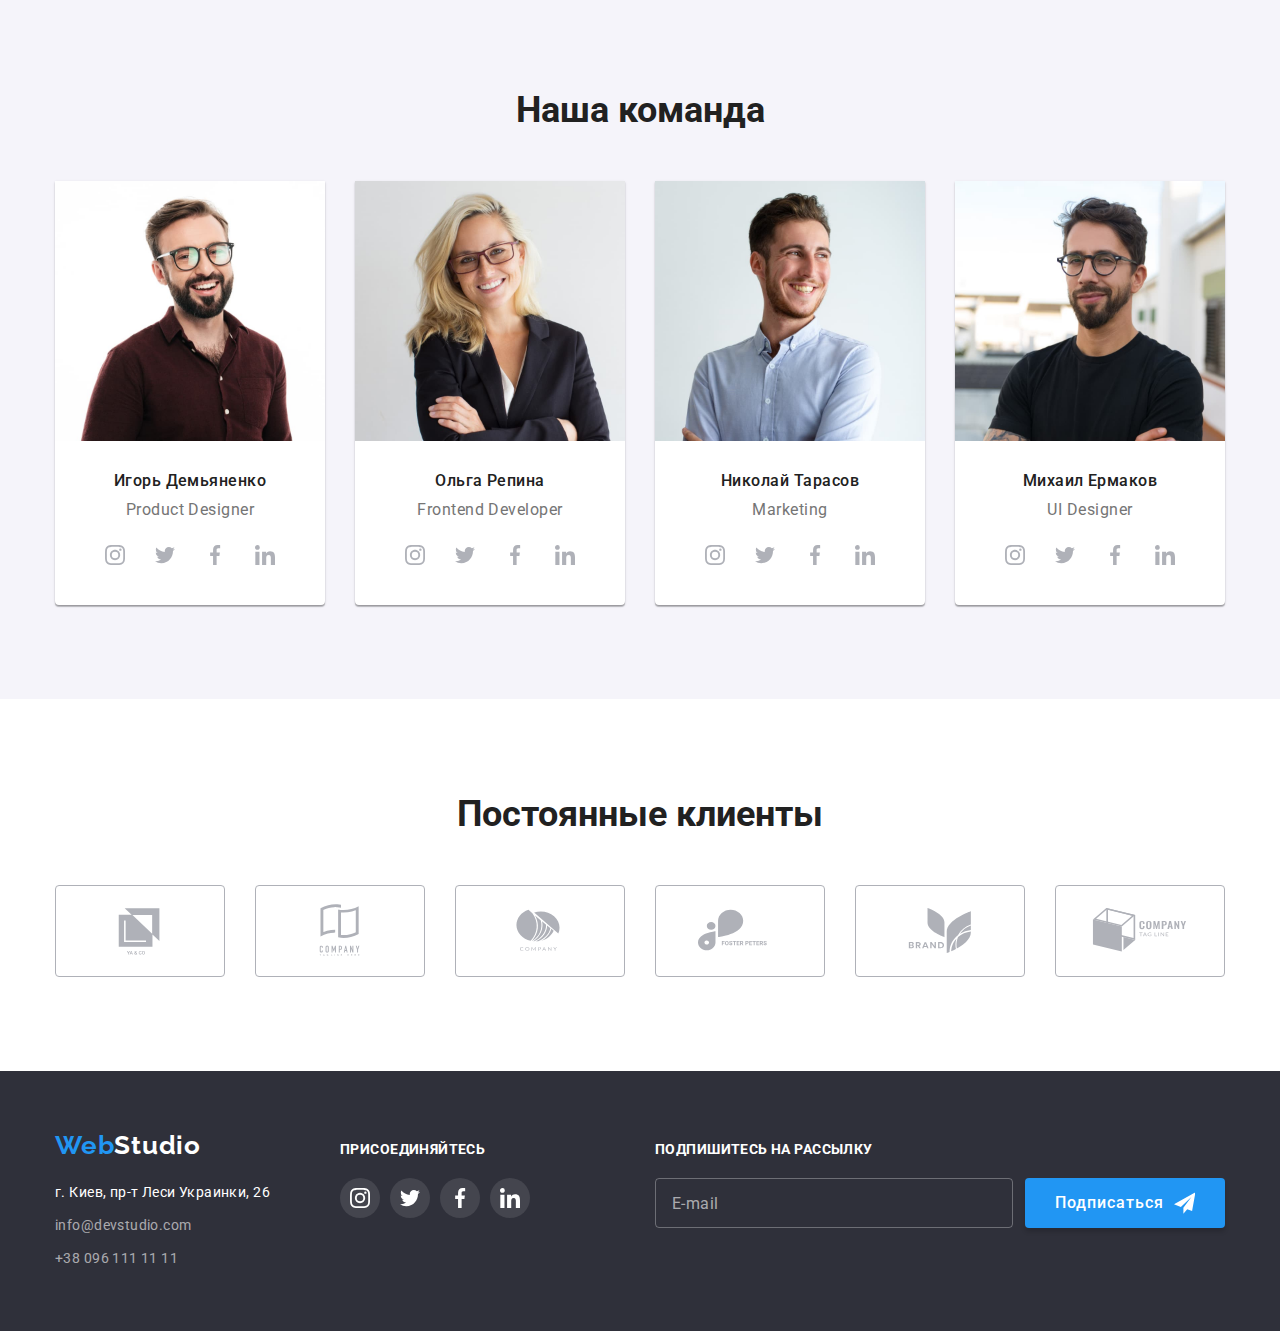
==== commit e5f2ecce: "SASS refactoring" ====
--- a/index.html
+++ b/index.html
@@ -12,37 +12,43 @@
       rel="stylesheet"
     />
     <link rel="stylesheet" href="./css/modern-normalize.css" />
-    <link rel="stylesheet" href="./css/style.css" />
+    <link rel="stylesheet" href="./css/main.min.css" />
   </head>
   <body>
-    <header>
-      <div class="container flex-header">
-        <a href="./index.html" class="logo header-logo"
-          >Web<span class="dark-text">Studio</span>
+    <header class="header">
+      <div class="header__container">
+        <a href="./index.html" class="logo logo--expanded"
+          >Web<span class="logo__text">Studio</span>
         </a>
         <nav>
-          <ul class="site-nav list">
-            <li class="item">
-              <a href="./index.html" class="link current">Студия</a>
-            </li>
-            <li class="item">
-              <a href="./portfolio.html" class="link">Портфолио</a>
-            </li>
-            <li class="item"><a href="#" class="link">Контакты</a></li>
+          <ul class="site-nav">
+            <li class="site-nav__item">
+              <a
+                href="./index.html"
+                class="site-nav__link site-nav__link--current"
+                >Студия</a
+              >
+            </li>
+            <li class="site-nav__item">
+              <a href="./portfolio.html" class="site-nav__link">Портфолио</a>
+            </li>
+            <li class="site-nav__item">
+              <a href="#" class="site-nav__link">Контакты</a>
+            </li>
           </ul>
         </nav>
-        <ul class="header-contacts list">
-          <li class="item">
-            <a href="mailto:info@devstudio.com" class="contact-link"
-              ><svg class="contact-icon" width="16" height="16">
+        <ul class="contacts">
+          <li class="contacts__item">
+            <a href="mailto:info@devstudio.com" class="contacts__link"
+              ><svg class="contacts__icon" width="16" height="16">
                 <use href="./images/icons.svg#icon-envelope"></use>
               </svg>
               info@devstudio.com
             </a>
           </li>
-          <li class="item">
-            <a href="tel:+380961111111" class="contact-link"
-              ><svg class="contact-icon" width="16" height="16">
+          <li class="contacts__item">
+            <a href="tel:+380961111111" class="contacts__link"
+              ><svg class="contacts__icon" width="16" height="16">
                 <use href="./images/icons.svg#icon-smartphone"></use>
               </svg>
               +38 096 111 11 11
@@ -54,7 +60,7 @@
     <main>
       <section class="hero">
         <div class="container">
-          <h1 class="main-header">
+          <h1 class="hero__heading">
             Эффективные решения<br />для вашего бизнеса
           </h1>
           <button type="button" class="order-btn" data-modal-open>
@@ -62,54 +68,54 @@
           </button>
         </div>
       </section>
-      <section class="benefits section">
+      <section class="section">
         <div class="container">
-          <h2 class="section-header visually-hidden">Преимущества</h2>
-          <ul class="benefits-list list">
-            <li class="benefits-item">
-              <div class="item-icon-container">
-                <svg class="item-icon">
+          <h2 class="section__heading visually-hidden">Преимущества</h2>
+          <ul class="benefits list">
+            <li class="benefits__item">
+              <div class="benefits__icon-container">
+                <svg class="benefits__icon">
                   <use href="./images/icons.svg#icon-antenna"></use>
                 </svg>
               </div>
-              <h3 class="item-header">Внимание к деталям</h3>
-              <p>
+              <h3 class="benefits__heading">Внимание к деталям</h3>
+              <p class="benefits__text">
                 Идейные соображения, а также начало повседневной работы по
                 формированию позиции.
               </p>
             </li>
-            <li class="benefits-item">
-              <div class="item-icon-container">
-                <svg class="item-icon">
+            <li class="benefits__item">
+              <div class="benefits__icon-container">
+                <svg class="benefits__icon">
                   <use href="./images/icons.svg#icon-clock"></use>
                 </svg>
               </div>
-              <h3 class="item-header">Пунктуальность</h3>
-              <p>
+              <h3 class="benefits__heading">Пунктуальность</h3>
+              <p class="benefits__text">
                 Задача организации, в особенности же рамки и место обучения
                 кадров влечет за собой.
               </p>
             </li>
-            <li class="benefits-item">
-              <div class="item-icon-container">
-                <svg class="item-icon">
+            <li class="benefits__item">
+              <div class="benefits__icon-container">
+                <svg class="benefits__icon">
                   <use href="./images/icons.svg#icon-diagram"></use>
                 </svg>
               </div>
-              <h3 class="item-header">Планирование</h3>
-              <p>
+              <h3 class="benefits__heading">Планирование</h3>
+              <p class="benefits__text">
                 Равным образом консультация с широким активом в значительной
                 степени обуславливает.
               </p>
             </li>
-            <li class="benefits-item">
-              <div class="item-icon-container">
-                <svg class="item-icon">
+            <li class="benefits__item">
+              <div class="benefits__icon-container">
+                <svg class="benefits__icon">
                   <use href="./images/icons.svg#icon-astronaut"></use>
                 </svg>
               </div>
-              <h3 class="item-header">Современные технологии</h3>
-              <p>
+              <h3 class="benefits__heading">Современные технологии</h3>
+              <p class="benefits__text">
                 Значимость этих проблем настолько очевидна, что реализация
                 плановых заданий.
               </p>
@@ -117,44 +123,44 @@
           </ul>
         </div>
       </section>
-      <section class="jobs section">
+      <section class="section section--no-top">
         <div class="container">
-          <h2 class="section-header">Чем мы занимаемся</h2>
-          <ul class="jobs-list list">
-            <li class="job">
+          <h2 class="section__heading">Чем мы занимаемся</h2>
+          <ul class="jobs">
+            <li class="jobs__item">
               <img
                 src="./images/job1.jpg"
                 alt="руки на клавиатуре перед экраном"
                 width="370"
                 height="294"
               />
-              <div class="job-plate">Десктопные приложения</div>
-            </li>
-            <li class="job">
+              <div class="jobs__plate">Десктопные приложения</div>
+            </li>
+            <li class="jobs__item">
               <img
                 src="./images/job2.jpg"
                 alt="рука держит смартфон"
                 width="370"
                 height="294"
               />
-              <div class="job-plate">Мобильные приложения</div>
-            </li>
-            <li class="job">
+              <div class="jobs__plate">Мобильные приложения</div>
+            </li>
+            <li class="jobs__item">
               <img
                 src="./images/job3.jpg"
                 alt="руки держат планшет"
                 width="370"
                 height="294"
               />
-              <div class="job-plate">Дизайнерские решения</div>
+              <div class="jobs__plate">Дизайнерские решения</div>
             </li>
           </ul>
         </div>
       </section>
-      <section class="team section">
+      <section class="section section--gray">
         <div class="container">
-          <h2 class="section-header">Наша команда</h2>
-          <ul class="team-persons list">
+          <h2 class="section__heading">Наша команда</h2>
+          <ul class="team">
             <li class="person">
               <img
                 src="./images/person1.jpg"
@@ -162,34 +168,34 @@
                 width="270"
                 height="260"
               />
-              <div class="info">
-                <h3 class="person-name">Игорь Демьяненко</h3>
-                <p class="person-position" lang="en">Product Designer</p>
+              <div class="person__info">
+                <h3 class="person__name">Игорь Демьяненко</h3>
+                <p class="person__position" lang="en">Product Designer</p>
                 <ul class="social-list list" aria-label="иконки соцсетей">
-                  <li>
-                    <a href="" class="social-link">
-                      <svg class="social-icon" width="20" height="20">
+                  <li class="social-list__item">
+                    <a href="" class="social-list__link">
+                      <svg class="social-list__icon" width="20" height="20">
                         <use href="./images/icons.svg#icon-instagram"></use>
                       </svg>
                     </a>
                   </li>
-                  <li>
-                    <a href="" class="social-link">
-                      <svg class="social-icon" width="20" height="20">
+                  <li class="social-list__item">
+                    <a href="" class="social-list__link">
+                      <svg class="social-list__icon" width="20" height="20">
                         <use href="./images/icons.svg#icon-twitter"></use>
                       </svg>
                     </a>
                   </li>
-                  <li>
-                    <a href="" class="social-link">
-                      <svg class="social-icon" width="20" height="20">
+                  <li class="social-list__item">
+                    <a href="" class="social-list__link">
+                      <svg class="social-list__icon" width="20" height="20">
                         <use href="./images/icons.svg#icon-facebook"></use>
                       </svg>
                     </a>
                   </li>
-                  <li>
-                    <a href="" class="social-link">
-                      <svg class="social-icon" width="20" height="20">
+                  <li class="social-list__item">
+                    <a href="" class="social-list__link">
+                      <svg class="social-list__icon" width="20" height="20">
                         <use href="./images/icons.svg#icon-linkedin"></use>
                       </svg>
                     </a>
@@ -204,34 +210,34 @@
                 width="270"
                 height="260"
               />
-              <div class="info">
-                <h3 class="person-name">Ольга Репина</h3>
-                <p class="person-position" lang="en">Frontend Developer</p>
+              <div class="person__info">
+                <h3 class="person__name">Ольга Репина</h3>
+                <p class="person__position" lang="en">Frontend Developer</p>
                 <ul class="social-list list" aria-label="иконки соцсетей">
-                  <li>
-                    <a href="" class="social-link">
-                      <svg class="social-icon" width="20" height="20">
+                  <li class="social-list__item">
+                    <a href="" class="social-list__link">
+                      <svg class="social-list__icon" width="20" height="20">
                         <use href="./images/icons.svg#icon-instagram"></use>
                       </svg>
                     </a>
                   </li>
-                  <li>
-                    <a href="" class="social-link">
-                      <svg class="social-icon" width="20" height="20">
+                  <li class="social-list__item">
+                    <a href="" class="social-list__link">
+                      <svg class="social-list__icon" width="20" height="20">
                         <use href="./images/icons.svg#icon-twitter"></use>
                       </svg>
                     </a>
                   </li>
-                  <li>
-                    <a href="" class="social-link">
-                      <svg class="social-icon" width="20" height="20">
+                  <li class="social-list__item">
+                    <a href="" class="social-list__link">
+                      <svg class="social-list__icon" width="20" height="20">
                         <use href="./images/icons.svg#icon-facebook"></use>
                       </svg>
                     </a>
                   </li>
-                  <li>
-                    <a href="" class="social-link">
-                      <svg class="social-icon" width="20" height="20">
+                  <li class="social-list__item">
+                    <a href="" class="social-list__link">
+                      <svg class="social-list__icon" width="20" height="20">
                         <use href="./images/icons.svg#icon-linkedin"></use>
                       </svg>
                     </a>
@@ -246,34 +252,34 @@
                 width="270"
                 height="260"
               />
-              <div class="info">
-                <h3 class="person-name">Николай Тарасов</h3>
-                <p class="person-position" lang="en">Marketing</p>
+              <div class="person__info">
+                <h3 class="person__name">Николай Тарасов</h3>
+                <p class="person__position" lang="en">Marketing</p>
                 <ul class="social-list list" aria-label="иконки соцсетей">
-                  <li>
-                    <a href="" class="social-link">
-                      <svg class="social-icon" width="20" height="20">
+                  <li class="social-list__item">
+                    <a href="" class="social-list__link">
+                      <svg class="social-list__icon" width="20" height="20">
                         <use href="./images/icons.svg#icon-instagram"></use>
                       </svg>
                     </a>
                   </li>
-                  <li>
-                    <a href="" class="social-link">
-                      <svg class="social-icon" width="20" height="20">
+                  <li class="social-list__item">
+                    <a href="" class="social-list__link">
+                      <svg class="social-list__icon" width="20" height="20">
                         <use href="./images/icons.svg#icon-twitter"></use>
                       </svg>
                     </a>
                   </li>
-                  <li>
-                    <a href="" class="social-link">
-                      <svg class="social-icon" width="20" height="20">
+                  <li class="social-list__item">
+                    <a href="" class="social-list__link">
+                      <svg class="social-list__icon" width="20" height="20">
                         <use href="./images/icons.svg#icon-facebook"></use>
                       </svg>
                     </a>
                   </li>
-                  <li>
-                    <a href="" class="social-link">
-                      <svg class="social-icon" width="20" height="20">
+                  <li class="social-list__item">
+                    <a href="" class="social-list__link">
+                      <svg class="social-list__icon" width="20" height="20">
                         <use href="./images/icons.svg#icon-linkedin"></use>
                       </svg>
                     </a>
@@ -288,34 +294,34 @@
                 width="270"
                 height="260"
               />
-              <div class="info">
-                <h3 class="person-name">Михаил Ермаков</h3>
-                <p class="person-position" lang="en">UI Designer</p>
+              <div class="person__info">
+                <h3 class="person__name">Михаил Ермаков</h3>
+                <p class="person__position" lang="en">UI Designer</p>
                 <ul class="social-list list" aria-label="иконки соцсетей">
-                  <li>
-                    <a href="" class="social-link">
-                      <svg class="social-icon" width="20" height="20">
+                  <li class="social-list__item">
+                    <a href="" class="social-list__link">
+                      <svg class="social-list__icon" width="20" height="20">
                         <use href="./images/icons.svg#icon-instagram"></use>
                       </svg>
                     </a>
                   </li>
-                  <li>
-                    <a href="" class="social-link">
-                      <svg class="social-icon" width="20" height="20">
+                  <li class="social-list__item">
+                    <a href="" class="social-list__link">
+                      <svg class="social-list__icon" width="20" height="20">
                         <use href="./images/icons.svg#icon-twitter"></use>
                       </svg>
                     </a>
                   </li>
-                  <li>
-                    <a href="" class="social-link">
-                      <svg class="social-icon" width="20" height="20">
+                  <li class="social-list__item">
+                    <a href="" class="social-list__link">
+                      <svg class="social-list__icon" width="20" height="20">
                         <use href="./images/icons.svg#icon-facebook"></use>
                       </svg>
                     </a>
                   </li>
-                  <li>
-                    <a href="" class="social-link">
-                      <svg class="social-icon" width="20" height="20">
+                  <li class="social-list__item">
+                    <a href="" class="social-list__link">
+                      <svg class="social-list__icon" width="20" height="20">
                         <use href="./images/icons.svg#icon-linkedin"></use>
                       </svg>
                     </a>
@@ -326,13 +332,13 @@
           </ul>
         </div>
       </section>
-      <section class="clients section">
+      <section class="section">
         <div class="container">
-          <h2 class="section-header">Постоянные клиенты</h2>
-          <ul class="clients-list list">
-            <li>
-              <a href="#" class="client-link"
-                ><svg class="client-logo">
+          <h2 class="section__heading">Постоянные клиенты</h2>
+          <ul class="clients">
+            <li class="clients__item">
+              <a href="#" class="clients__link"
+                ><svg class="clients__logo">
                   <use
                     href="./images/icons.svg#icon-logo1"
                     aria-label="логотип 1"
@@ -340,9 +346,9 @@
                 </svg>
               </a>
             </li>
-            <li>
-              <a href="#" class="client-link"
-                ><svg class="client-logo">
+            <li class="clients__item">
+              <a href="#" class="clients__link"
+                ><svg class="clients__logo">
                   <use
                     href="./images/icons.svg#icon-logo2"
                     aria-label="логотип 2"
@@ -350,9 +356,9 @@
                 </svg>
               </a>
             </li>
-            <li>
-              <a href="#" class="client-link"
-                ><svg class="client-logo">
+            <li class="clients__item">
+              <a href="#" class="clients__link"
+                ><svg class="clients__logo">
                   <use
                     href="./images/icons.svg#icon-logo3"
                     aria-label="логотип 3"
@@ -360,9 +366,9 @@
                 </svg>
               </a>
             </li>
-            <li>
-              <a href="#" class="client-link"
-                ><svg class="client-logo">
+            <li class="clients__item">
+              <a href="#" class="clients__link"
+                ><svg class="clients__logo">
                   <use
                     href="./images/icons.svg#icon-logo4"
                     aria-label="логотип 4"
@@ -370,9 +376,9 @@
                 </svg>
               </a>
             </li>
-            <li>
-              <a href="#" class="client-link"
-                ><svg class="client-logo">
+            <li class="clients__item">
+              <a href="#" class="clients__link"
+                ><svg class="clients__logo">
                   <use
                     href="./images/icons.svg#icon-logo5"
                     aria-label="логотип 5"
@@ -380,9 +386,9 @@
                 </svg>
               </a>
             </li>
-            <li>
-              <a href="#" class="client-link"
-                ><svg class="client-logo">
+            <li class="clients__item">
+              <a href="#" class="clients__link"
+                ><svg class="clients__logo">
                   <use
                     href="./images/icons.svg#icon-logo6"
                     aria-label="логотип 6"
@@ -395,66 +401,70 @@
       </section>
     </main>
     <footer class="footer">
-      <div class="container footer-flex">
-        <div class="footer-block">
-          <a href="./index.html" class="logo footer-logo"
-            >Web<span class="inverted-text">Studio</span></a
+      <div class="footer__container">
+        <div class="footer__block">
+          <a href="./index.html" class="logo logo--margin20"
+            >Web<span class="logo__text--inverted">Studio</span></a
           >
           <address class="address-block">
-            <ul class="footer-contacts list">
-              <li>г. Киев, пр-т Леси Украинки, 26</li>
-              <li>
-                <a href="mailto:info@devstudio.com" class="link"
+            <ul class="address-block__contacts">
+              <li class="address-block__contact">
+                г. Киев, пр-т Леси Украинки, 26
+              </li>
+              <li class="address-block__contact">
+                <a href="mailto:info@devstudio.com" class="footer__link"
                   >info@devstudio.com</a
                 >
               </li>
-              <li>
-                <a href="tel:+380961111111" class="link">+38 096 111 11 11</a>
+              <li class="address-block__contact">
+                <a href="tel:+380961111111" class="footer__link"
+                  >+38 096 111 11 11</a
+                >
               </li>
             </ul>
           </address>
         </div>
-        <div class="footer-block">
-          <p class="call-to-join">Присоединяйтесь</p>
-          <ul class="social-list list" aria-label="иконки соцсетей">
-            <li>
-              <a href="" class="social-link on-footer">
-                <svg class="social-icon" width="20" height="20">
+        <div class="footer__block">
+          <p class="footer__caption">Присоединяйтесь</p>
+          <ul class="social-list" aria-label="иконки соцсетей">
+            <li class="social-list__item">
+              <a href="" class="social-list__link social-list__link--on-footer">
+                <svg class="social-list__icon" width="20" height="20">
                   <use href="./images/icons.svg#icon-instagram"></use>
                 </svg>
               </a>
             </li>
-            <li>
-              <a href="" class="social-link on-footer">
-                <svg class="social-icon" width="20" height="20">
+            <li class="social-list__item">
+              <a href="" class="social-list__link social-list__link--on-footer">
+                <svg class="social-list__icon" width="20" height="20">
                   <use href="./images/icons.svg#icon-twitter"></use>
                 </svg>
               </a>
             </li>
-            <li>
-              <a href="" class="social-link on-footer">
-                <svg class="social-icon" width="20" height="20">
+            <li class="social-list__item">
+              <a href="" class="social-list__link social-list__link--on-footer">
+                <svg class="social-list__icon" width="20" height="20">
                   <use href="./images/icons.svg#icon-facebook"></use>
                 </svg>
               </a>
             </li>
-            <li>
-              <a href="" class="social-link on-footer">
-                <svg class="social-icon" width="20" height="20">
+            <li class="social-list__item">
+              <a href="" class="social-list__link social-list__link--on-footer">
+                <svg class="social-list__icon" width="20" height="20">
                   <use href="./images/icons.svg#icon-linkedin"></use>
                 </svg>
               </a>
             </li>
           </ul>
         </div>
-        <div class="footer-block">
-          <p class="call-to-join">Подпишитесь на рассылку</p>
-          <form name="sign_up" autocomplete="on" class="footer-form">
+        <div class="footer__block">
+          <p class="footer__caption">Подпишитесь на рассылку</p>
+          <form name="sign_up" autocomplete="on" class="footer__form">
             <input
               type="email"
               placeholder="E-mail"
-              class="footer-input"
-            /><button type="submit" class="footer-btn submit-btn">
+              class="footer__input"
+            /><button type="submit" class="footer__btn submit-btn">
               Подписаться
               <svg class="btn-icon" width="24" height="24">
                 <use href="./images/icons.svg#icon-send"></use>
@@ -465,9 +475,9 @@
       </div>
     </footer>
     <div class="backdrop is-hidden" data-modal>
-      <div class="modal-window">
-        <button type="button" class="modal-close-btn" data-modal-close>
-          <svg class="modal-close-icon">
+      <div class="modal">
+        <button type="button" class="modal__close-btn" data-modal-close>
+          <svg class="modal__close-icon">
             <use
               href="./images/icons.svg#icon-close-symbol"
               aria-label="логотип 1"
@@ -475,65 +485,69 @@
           </svg>
         </button>
         <form name="order_form" autocomplete="on" class="order-form">
-          <h2 class="form-heading">Оставьте свои данные, мы вам перезвоним</h2>
-          <label class="form-label">
-            <span class="label-text">Имя</span>
-            <span class="input-container">
-              <input type="text" name="name" class="text-input" />
-              <span class="icon">
-                <svg width="18" height="18">
+          <h2 class="order-form__heading">
+            Оставьте свои данные, мы вам перезвоним
+          </h2>
+          <label class="order-form__label">
+            <span class="order-form__text">Имя</span>
+            <span class="order-form__input-container">
+              <input type="text" name="name" class="order-form__text-input" />
+              <span class="order-form__icon">
+                <svg width="18" height="18" class="order-form__svg">
                   <use href="./images/icons.svg#icon-person"></use>
                 </svg>
               </span>
             </span>
           </label>
-          <label class="form-label">
-            <span class="label-text">Телефон</span>
-            <span class="input-container">
-              <input type="tel" name="phone" class="text-input" />
-              <span class="icon">
-                <svg width="18" height="18">
+          <label class="order-form__label">
+            <span class="order-form__text">Телефон</span>
+            <span class="order-form__input-container">
+              <input type="tel" name="phone" class="order-form__text-input" />
+              <span class="order-form__icon">
+                <svg width="18" height="18" class="order-form__svg">
                   <use href="./images/icons.svg#icon-phone"></use>
                 </svg>
               </span>
             </span>
           </label>
-          <label class="form-label">
-            <span class="label-text">Почта</span>
-            <span class="input-container">
-              <input type="email" name="email" class="text-input" />
-              <span class="icon">
-                <svg width="18" height="18">
+          <label class="order-form__label">
+            <span class="order-form__text">Почта</span>
+            <span class="order-form__input-container">
+              <input type="email" name="email" class="order-form__text-input" />
+              <span class="order-form__icon">
+                <svg width="18" height="18" class="order-form__svg">
                   <use href="./images/icons.svg#icon-email"></use>
                 </svg>
               </span>
             </span>
           </label>
-          <label class="form-textarea-label"
-            ><span class="label-text">Комментарий</span
+          <label class="order-form__textarea-label"
+            ><span class="order-form__text">Комментарий</span
             ><textarea
               name="comment"
-              class="text-area"
+              class="order-form__text-area"
               rows="8"
               placeholder="Введите текст"
             ></textarea>
           </label>
-          <label class="checkbox-label"
+          <label class="agreement-checkbox__label"
             ><input
               type="checkbox"
               name="agreement"
               value="yes"
               class="agreement-checkbox visually-hidden"
             />
-            <span class="checkbox-mark">
-              <svg>
-                <use href="./images/icons.svg#icon-check"></use>
-              </svg>
-            </span>
+
+            <svg class="agreement-checkbox__mark">
+              <use href="./images/icons.svg#icon-check"></use>
+            </svg>
+
             <span>Соглашаюсь с рассылкой и принимаю </span>&nbsp;
-            <a href="" class="agreement-link">Условия договора</a>
+            <a href="" class="order-form__link">Условия договора</a>
           </label>
-          <button type="submit" class="submit-btn">Отправить</button>
+          <button type="submit" class="submit-btn submit-btn--centered">
+            Отправить
+          </button>
         </form>
       </div>
     </div>
--- a/css/main.min.css
+++ b/css/main.min.css
@@ -0,0 +1,2 @@
+html{-webkit-box-sizing:border-box;box-sizing:border-box}*,*::before,*::after{-webkit-box-sizing:inherit;box-sizing:inherit}body{background-color:var(--main-bg-color);color:var(--main-text-color);font-family:"Roboto", sans-serif;font-weight:400}img{display:block;max-width:100%;height:auto}h1,h2,h3,h4,h5,h6,p,ul{margin:0;padding:0}:root{--main-text-color: #757575;--secondary-text-color: #212121;--main-bg-color: #ffffff;--secondary-bg-color: #f5f4fa;--accent-color: #2196f3;--inverted-text-color: #ffffff;--footer-link-color: rgba(255, 255, 255, 0.6);--strong-bg-color: #2f303a;--dark-text-color: #212121;--border-color: #eeeeee;--icon-color: #afb1b8;--footer-icon-color: #ffffff1a;--accent-color-overlay: rgba(33, 150, 243, 0.9);--transition-params: 250ms cubic-bezier(0.4, 0, 0.2, 1)}.submit-btn,.footer__btn,.order-btn,.filter__btn{padding:10px 30px;color:var(--inverted-text-color);background-color:var(--accent-color);font-family:inherit;font-style:normal;font-weight:500;font-size:16px;line-height:1.875;letter-spacing:0.06em;-webkit-box-shadow:0px 4px 4px rgba(0,0,0,0.15);box-shadow:0px 4px 4px rgba(0,0,0,0.15);border:none;border-radius:4px;cursor:pointer;-webkit-transition:background-color var(--transition-params),color var(--transition-params);transition:background-color var(--transition-params),color var(--transition-params)}.address-block__contacts,.social-list,.benefits,.jobs,.team,.clients,.filter,.portfolio{list-style:none}.visually-hidden{position:absolute;white-space:nowrap;width:1px;height:1px;overflow:hidden;border:0;padding:0;clip:rect(0 0 0 0);-webkit-clip-path:inset(50%);clip-path:inset(50%);margin:-1px}.container,.header__container,.footer__container{width:1200px;margin:0 auto;padding:0 15px}.section__heading{color:var(--secondary-text-color);font-weight:700;margin-bottom:50px;font-size:36px;line-height:1.17;text-align:center}.section{padding-top:94px;padding-bottom:94px}.section--no-top{padding-top:0}.section--gray{background-color:var(--secondary-bg-color)}.logo{display:inline-block;color:var(--accent-color);text-decoration:none;font-family:"Raleway", sans-serif;font-weight:700;font-size:26px;letter-spacing:0.03em}.logo--expanded{padding-top:24px;padding-bottom:24px;margin-right:93px}.logo--margin20{margin-bottom:20px}.logo__text{color:var(--secondary-text-color)}.logo__text--inverted{color:var(--inverted-text-color)}.header{border-bottom:1px solid #ececec}.header__container{display:-webkit-box;display:-ms-flexbox;display:flex;-webkit-box-align:center;-ms-flex-align:center;align-items:center}.site-nav,.contacts{display:-webkit-box;display:-ms-flexbox;display:flex}.contacts{margin-left:auto}.site-nav__item,.contacts__item{display:block;margin-right:50px}.site-nav__item:last-child,.contacts__item:last-child{margin-right:0}.contacts__item{margin-right:30px}.contacts__link,.site-nav__link{display:block;padding-top:30px;padding-bottom:30px;color:var(--secondary-text-color);text-decoration:none;font-weight:500;font-size:14px;line-height:1.14;letter-spacing:0.02em;-webkit-transition:color var(--transition-params);transition:color var(--transition-params)}.contacts__link:hover,.contacts__link:focus,.site-nav__link:hover,.site-nav__link:focus{color:var(--accent-color)}.site-nav__link{position:relative}.site-nav__link--current{color:var(--accent-color)}.site-nav__link--current::after{content:"";position:absolute;bottom:-2px;left:0;width:100%;height:4px;background-color:var(--accent-color);border-radius:2px}.contacts__link{color:var(--main-text-color)}.contacts__icon{margin-right:6px;vertical-align:-3px;fill:currentColor}.footer{padding-top:60px;padding-bottom:60px;color:var(--inverted-text-color);background-color:var(--strong-bg-color)}.footer__container{display:-webkit-box;display:-ms-flexbox;display:flex;-webkit-box-align:baseline;-ms-flex-align:baseline;align-items:baseline}.footer__block:not(:last-child){margin-right:70px}.footer__block:last-child{margin-left:auto}.address-block{font-style:normal;font-size:14px;line-height:1.71;letter-spacing:0.03em}.address-block__contact:not(:last-child){margin-bottom:9px}.footer__link{color:var(--footer-link-color);text-decoration:none;-webkit-transition:color var(--transition-params);transition:color var(--transition-params)}.footer__link:hover,.footer__link:focus{color:var(--accent-color)}.footer__caption{margin-bottom:20px;font-weight:700;font-size:14px;line-height:1.14;letter-spacing:0.03em;text-transform:uppercase}.footer__form{display:-webkit-box;display:-ms-flexbox;display:flex}.footer__input{display:block;width:358px;height:50px;margin-right:12px;padding:15px 16px;font-size:16px;line-height:calc(20 / 16);letter-spacing:0.03em;color:var(--footer-link-color);background-color:transparent;border:1px solid rgba(255,255,255,0.3);border-radius:4px;-webkit-transition:border 250ms cubic-bezier(0.4, 0, 0.2, 1);transition:border 250ms cubic-bezier(0.4, 0, 0.2, 1)}.footer__input::-webkit-input-placeholder{font-size:16px;line-height:calc(20 / 16);letter-spacing:0.03em;color:var(--footer-link-color)}.footer__input:-ms-input-placeholder{font-size:16px;line-height:calc(20 / 16);letter-spacing:0.03em;color:var(--footer-link-color)}.footer__input::-ms-input-placeholder{font-size:16px;line-height:calc(20 / 16);letter-spacing:0.03em;color:var(--footer-link-color)}.footer__input::placeholder{font-size:16px;line-height:calc(20 / 16);letter-spacing:0.03em;color:var(--footer-link-color)}.footer__input:focus{outline:0;border:1px solid var(--accent-color)}.btn-icon{margin-left:10px}.is-hidden{visibility:visible;opacity:0;pointer-events:none;-webkit-transform:scale(150%);transform:scale(150%)}.backdrop{position:fixed;top:0;left:0;width:100%;height:100%;background-color:rgba(0,0,0,0.2);-webkit-transition:opacity 250ms linear, -webkit-transform 250ms ease-in-out;transition:opacity 250ms linear, -webkit-transform 250ms ease-in-out;transition:opacity 250ms linear, transform 250ms ease-in-out;transition:opacity 250ms linear, transform 250ms ease-in-out, -webkit-transform 250ms ease-in-out}.modal{position:absolute;top:50%;left:50%;-webkit-transform:translate(-50%, -50%);transform:translate(-50%, -50%);width:528px;padding:40px;color:var(--main-text-color);background-color:var(--main-bg-color);border-radius:4px;-webkit-box-shadow:0px 1px 3px rgba(0,0,0,0.12),0px 1px 1px rgba(0,0,0,0.14),0px 2px 1px rgba(0,0,0,0.2);box-shadow:0px 1px 3px rgba(0,0,0,0.12),0px 1px 1px rgba(0,0,0,0.14),0px 2px 1px rgba(0,0,0,0.2)}.modal__close-btn{position:absolute;top:8px;right:8px;width:30px;height:30px;display:-webkit-box;display:-ms-flexbox;display:flex;-webkit-box-pack:center;-ms-flex-pack:center;justify-content:center;-webkit-box-align:center;-ms-flex-align:center;align-items:center;color:var(--secondary-text-color);background-color:var(--main-bg-color);border:1px solid rgba(0,0,0,0.1);border-radius:50%;-webkit-transition:color 250ms cubic-bezier(0.4, 0, 0.2, 1),border-color 250ms cubic-bezier(0.4, 0, 0.2, 1),-webkit-transform 250ms cubic-bezier(0.4, 0, 0.2, 1);transition:color 250ms cubic-bezier(0.4, 0, 0.2, 1),border-color 250ms cubic-bezier(0.4, 0, 0.2, 1),-webkit-transform 250ms cubic-bezier(0.4, 0, 0.2, 1);transition:color 250ms cubic-bezier(0.4, 0, 0.2, 1),transform 250ms cubic-bezier(0.4, 0, 0.2, 1),border-color 250ms cubic-bezier(0.4, 0, 0.2, 1);transition:color 250ms cubic-bezier(0.4, 0, 0.2, 1),transform 250ms cubic-bezier(0.4, 0, 0.2, 1),border-color 250ms cubic-bezier(0.4, 0, 0.2, 1),-webkit-transform 250ms cubic-bezier(0.4, 0, 0.2, 1)}.modal__close-icon{fill:currentColor;width:18px;height:18px}.modal__close-btn:hover{color:var(--accent-color);-webkit-transform:rotate(-90deg);transform:rotate(-90deg);border-color:var(--accent-color)}.order-form{font-size:12px;line-height:calc(14 / 12);letter-spacing:0.01em;color:var(--main-text-color)}.order-form__heading{margin-bottom:12px;font-weight:700;font-size:20px;line-height:23px;text-align:center;letter-spacing:0.03em;color:var(--dark-text-color)}.order-form__label{display:block;margin-bottom:10px}.order-form__textarea-label{display:block;margin-bottom:20px}.order-form__text{display:block;width:100%;margin-bottom:4px}.order-form__text-input,.order-form__text-area{width:100%;border:1px solid rgba(33,33,33,0.2);border-radius:4px;-webkit-transition:border 250ms cubic-bezier(0.4, 0, 0.2, 1);transition:border 250ms cubic-bezier(0.4, 0, 0.2, 1)}.order-form__text-input:focus,.order-form__text-area:focus{outline:0;border:solid 1px var(--accent-color)}.order-form__text-input{height:40px;padding-left:42px;padding-top:12px;padding-bottom:12px}.order-form__text-area{resize:none;height:120px;margin-bottom:0;padding:12px 16px}.order-form__text-area::-webkit-input-placeholder{color:rgba(117,117,117,0.5)}.order-form__text-area:-ms-input-placeholder{color:rgba(117,117,117,0.5)}.order-form__text-area::-ms-input-placeholder{color:rgba(117,117,117,0.5)}.order-form__text-area::placeholder{color:rgba(117,117,117,0.5)}.order-form__input-container{position:relative}.order-form__icon{display:block;position:absolute;left:12px;top:50%;-webkit-transform:translateY(-50%);transform:translateY(-50%);color:var(--dark-text-color);-webkit-transition:color 250ms cubic-bezier(0.4, 0, 0.2, 1);transition:color 250ms cubic-bezier(0.4, 0, 0.2, 1)}.order-form__text-input:focus+.order-form__icon{color:var(--accent-color)}.order-form__svg{fill:currentColor}.agreement-checkbox__label{display:-webkit-box;display:-ms-flexbox;display:flex;-webkit-box-pack:center;-ms-flex-pack:center;justify-content:center;-webkit-box-align:center;-ms-flex-align:center;align-items:center;margin-top:0;margin-bottom:30px;margin-left:auto;margin-right:auto;font-size:14px;line-height:calc(24 / 14);letter-spacing:0.03em}.order-form__link{color:var(--accent-color)}.agreement-checkbox__mark{display:-webkit-box;display:-ms-flexbox;display:flex;-webkit-box-pack:right;-ms-flex-pack:right;justify-content:right;-webkit-box-align:center;-ms-flex-align:center;align-items:center;width:15px;height:15px;margin-right:8px;color:transparent;background-color:transparent;fill:currentColor;border:solid 1px var(--dark-text-color);border-radius:2px;-webkit-transition:border var(--transition-params),color var(--transition-params),background-color var(--transition-params);transition:border var(--transition-params),color var(--transition-params),background-color var(--transition-params)}.agreement-checkbox:checked ~ .agreement-checkbox__mark{color:var(--inverted-text-color);background-color:var(--accent-color);border:none}.agreement-checkbox:focus ~ .agreement-checkbox__mark{border:solid 2px var(--secondary-text-color)}.submit-btn,.footer__btn{display:-webkit-box;display:-ms-flexbox;display:flex;-webkit-box-pack:center;-ms-flex-pack:center;justify-content:center;-webkit-box-align:center;-ms-flex-align:center;align-items:center;width:200px;height:50px}.submit-btn--centered{margin:0 auto}.social-list{display:-webkit-box;display:-ms-flexbox;display:flex;-webkit-box-pack:center;-ms-flex-pack:center;justify-content:center}.social-list__item:not(:last-child){margin-right:10px}.social-list__link{display:-webkit-box;display:-ms-flexbox;display:flex;-webkit-box-pack:center;-ms-flex-pack:center;justify-content:center;-webkit-box-align:center;-ms-flex-align:center;align-items:center;width:40px;height:40px;border-radius:50%;color:var(--icon-color);text-align:center;-webkit-transition:background-color var(--transition-params),color var(--transition-params);transition:background-color var(--transition-params),color var(--transition-params)}.social-list__link:hover,.social-list__link:focus{color:var(--inverted-text-color);background-color:var(--accent-color)}.social-list__link:active{color:var(--inverted-text-color);background-color:var(--secondary-text-color)}.social-list__link--on-footer{background-color:var(--footer-icon-color);color:var(--inverted-text-color)}.social-list__icon{display:block;fill:currentColor;width:20px;height:20px}.hero{display:-webkit-box;display:-ms-flexbox;display:flex;-webkit-box-pack:center;-ms-flex-pack:center;justify-content:center;-webkit-box-align:center;-ms-flex-align:center;align-items:center;margin:0 auto;width:1600px;height:600px;color:var(--inverted-text-color);background-color:var(--strong-bg-color);background-image:-webkit-gradient(linear, left top, left bottom, from(rgba(47,48,58,0.4)), to(rgba(47,48,58,0.4))),url("../images/cover.jpg");background-image:linear-gradient(rgba(47,48,58,0.4), rgba(47,48,58,0.4)),url("../images/cover.jpg");background-size:cover;background-repeat:no-repeat;background-position:center;text-align:center}.hero__heading{margin-bottom:30px;font-weight:900;font-size:44px;line-height:1.36;letter-spacing:0.06em;text-transform:uppercase}.order-btn:active,.order-btn:hover,.order-btn:focus{color:var(--accent-color);background-color:var(--inverted-text-color);-webkit-box-shadow:0px 3px 1px rgba(0,0,0,0.1),0px 1px 2px rgba(0,0,0,0.08),0px 2px 2px rgba(0,0,0,0.12);box-shadow:0px 3px 1px rgba(0,0,0,0.1),0px 1px 2px rgba(0,0,0,0.08),0px 2px 2px rgba(0,0,0,0.12)}.benefits{display:-webkit-box;display:-ms-flexbox;display:flex}.benefits__item{width:calc((100% - 90px) / 4)}.benefits__item:not(:last-child){margin-right:30px}.benefits__icon-container{display:-webkit-box;display:-ms-flexbox;display:flex;-webkit-box-pack:center;-ms-flex-pack:center;justify-content:center;-webkit-box-align:center;-ms-flex-align:center;align-items:center;width:100%;height:120px;margin-bottom:30px;background-color:var(--secondary-bg-color);border-radius:4px}.benefits__icon{width:70px;height:70px}.benefits__heading{margin-bottom:10px;color:var(--secondary-text-color);font-size:14px;font-weight:700;line-height:1.14;letter-spacing:0.03em;text-transform:uppercase}.benefits__text{font-size:14px;line-height:1.71;letter-spacing:0.03em}.jobs{display:-webkit-box;display:-ms-flexbox;display:flex}.jobs__item{position:relative;width:calc((100% - 60) / 3)}.jobs__item:not(:last-child){margin-right:30px}.jobs__plate{position:absolute;bottom:0;width:100%;height:70px;display:-webkit-box;display:-ms-flexbox;display:flex;-webkit-box-pack:center;-ms-flex-pack:center;justify-content:center;-webkit-box-align:center;-ms-flex-align:center;align-items:center;color:var(--inverted-text-color);background-color:rgba(47,48,58,0.8);font-weight:700;font-size:14px;line-height:calc(16 / 14);letter-spacing:0.03em;text-transform:uppercase}.team{display:-webkit-box;display:-ms-flexbox;display:flex}.person{-ms-flex-preferred-size:calc((100% - 90px) / 4);flex-basis:calc((100% - 90px) / 4);background-color:var(--main-bg-color);-webkit-box-shadow:0px 1px 3px rgba(0,0,0,0.12),0px 1px 1px rgba(0,0,0,0.14),0px 2px 1px rgba(0,0,0,0.2);box-shadow:0px 1px 3px rgba(0,0,0,0.12),0px 1px 1px rgba(0,0,0,0.14),0px 2px 1px rgba(0,0,0,0.2);border-radius:0px 0px 4px 4px}.person:not(:last-child){margin-right:30px}.person__info{padding-top:30px;padding-bottom:30px;text-align:center}.person__name{margin-bottom:10px;color:var(--secondary-text-color);font-weight:500;font-size:16px;line-height:1.19;letter-spacing:0.03em}.person__position{margin-bottom:16px;font-size:16px;line-height:1.19;letter-spacing:0.03em}.clients{display:-webkit-box;display:-ms-flexbox;display:flex;-webkit-box-pack:center;-ms-flex-pack:center;justify-content:center;-webkit-box-align:center;-ms-flex-align:center;align-items:center}.clients__item:not(:last-child){margin-right:30px}.clients__link{display:-webkit-box;display:-ms-flexbox;display:flex;-webkit-box-pack:center;-ms-flex-pack:center;justify-content:center;-webkit-box-align:center;-ms-flex-align:center;align-items:center;width:170px;height:92px;border:1px solid var(--icon-color);border-radius:4px;color:var(--icon-color);text-decoration:none;-webkit-transition:color var(--transition-params),border-color var(--transition-params);transition:color var(--transition-params),border-color var(--transition-params)}.clients__link:hover,.clients__link:focus,.clients__link:active{border-color:var(--accent-color);color:var(--accent-color)}.clients__logo{display:block;width:106px;height:60px;fill:currentColor}.filter{display:-webkit-box;display:-ms-flexbox;display:flex;-webkit-box-pack:center;-ms-flex-pack:center;justify-content:center;margin-bottom:50px}.filter__item:not(:last-child){margin-right:8px}.filter__btn{padding:6px 22px;color:var(--dark-text-color);background-color:var(--secondary-bg-color);-webkit-box-shadow:none;box-shadow:none;line-height:1.625;letter-spacing:0.03em}.filter__btn:hover,.filter__btn:focus,.filter__btn--active{color:var(--inverted-text-color);background-color:var(--accent-color);-webkit-box-shadow:0px 3px 1px rgba(0,0,0,0.1),0px 1px 2px rgba(0,0,0,0.08),0px 2px 2px rgba(0,0,0,0.12);box-shadow:0px 3px 1px rgba(0,0,0,0.1),0px 1px 2px rgba(0,0,0,0.08),0px 2px 2px rgba(0,0,0,0.12)}.portfolio{display:-webkit-box;display:-ms-flexbox;display:flex;-ms-flex-wrap:wrap;flex-wrap:wrap;margin-right:-30px;margin-bottom:-30px}.portfolio__item{-ms-flex-preferred-size:calc((100% / 3) - 30px);flex-basis:calc((100% / 3) - 30px);margin-right:30px;margin-bottom:30px;color:var(--main-text-color);font-size:16px;line-height:1.87;letter-spacing:0.03em}.portfolio__link{display:block;text-decoration:none;color:var(--main-text-color);-webkit-transition:-webkit-box-shadow var(--transition-params);transition:-webkit-box-shadow var(--transition-params);transition:box-shadow var(--transition-params);transition:box-shadow var(--transition-params), -webkit-box-shadow var(--transition-params)}.portfolio__link:hover,.portfolio__link:focus{-webkit-box-shadow:0px 1px 1px rgba(0,0,0,0.12),0px 4px 4px rgba(0,0,0,0.06),1px 4px 6px rgba(0,0,0,0.16);box-shadow:0px 1px 1px rgba(0,0,0,0.12),0px 4px 4px rgba(0,0,0,0.06),1px 4px 6px rgba(0,0,0,0.16);cursor:pointer}.portfolio__img-container{position:relative;overflow:hidden}.portfolio__overlay{position:absolute;top:0;bottom:0;width:100%;height:100%;-webkit-transform:translate(0, 105%);transform:translate(0, 105%);display:-webkit-box;display:-ms-flexbox;display:flex;-webkit-box-align:center;-ms-flex-align:center;align-items:center;padding:24px;color:var(--inverted-text-color);background-color:var(--accent-color-overlay);-webkit-transition:-webkit-transform var(--transition-params);transition:-webkit-transform var(--transition-params);transition:transform var(--transition-params);transition:transform var(--transition-params), -webkit-transform var(--transition-params)}.portfolio__link:hover .portfolio__overlay,.portfolio__link:focus .portfolio__overlay{-webkit-transform:none;transform:none}.portfolio__wrapper{padding-top:20px;padding-bottom:20px;padding-left:24px;padding-right:24px;border-left:1px solid var(--border-color);border-right:1px solid var(--border-color);border-bottom:1px solid var(--border-color)}.portfolio__name{margin-bottom:4px;color:var(--dark-text-color);font-weight:700;font-size:18px;line-height:2;letter-spacing:0.03em}
+/*# sourceMappingURL=main.min.css.map */